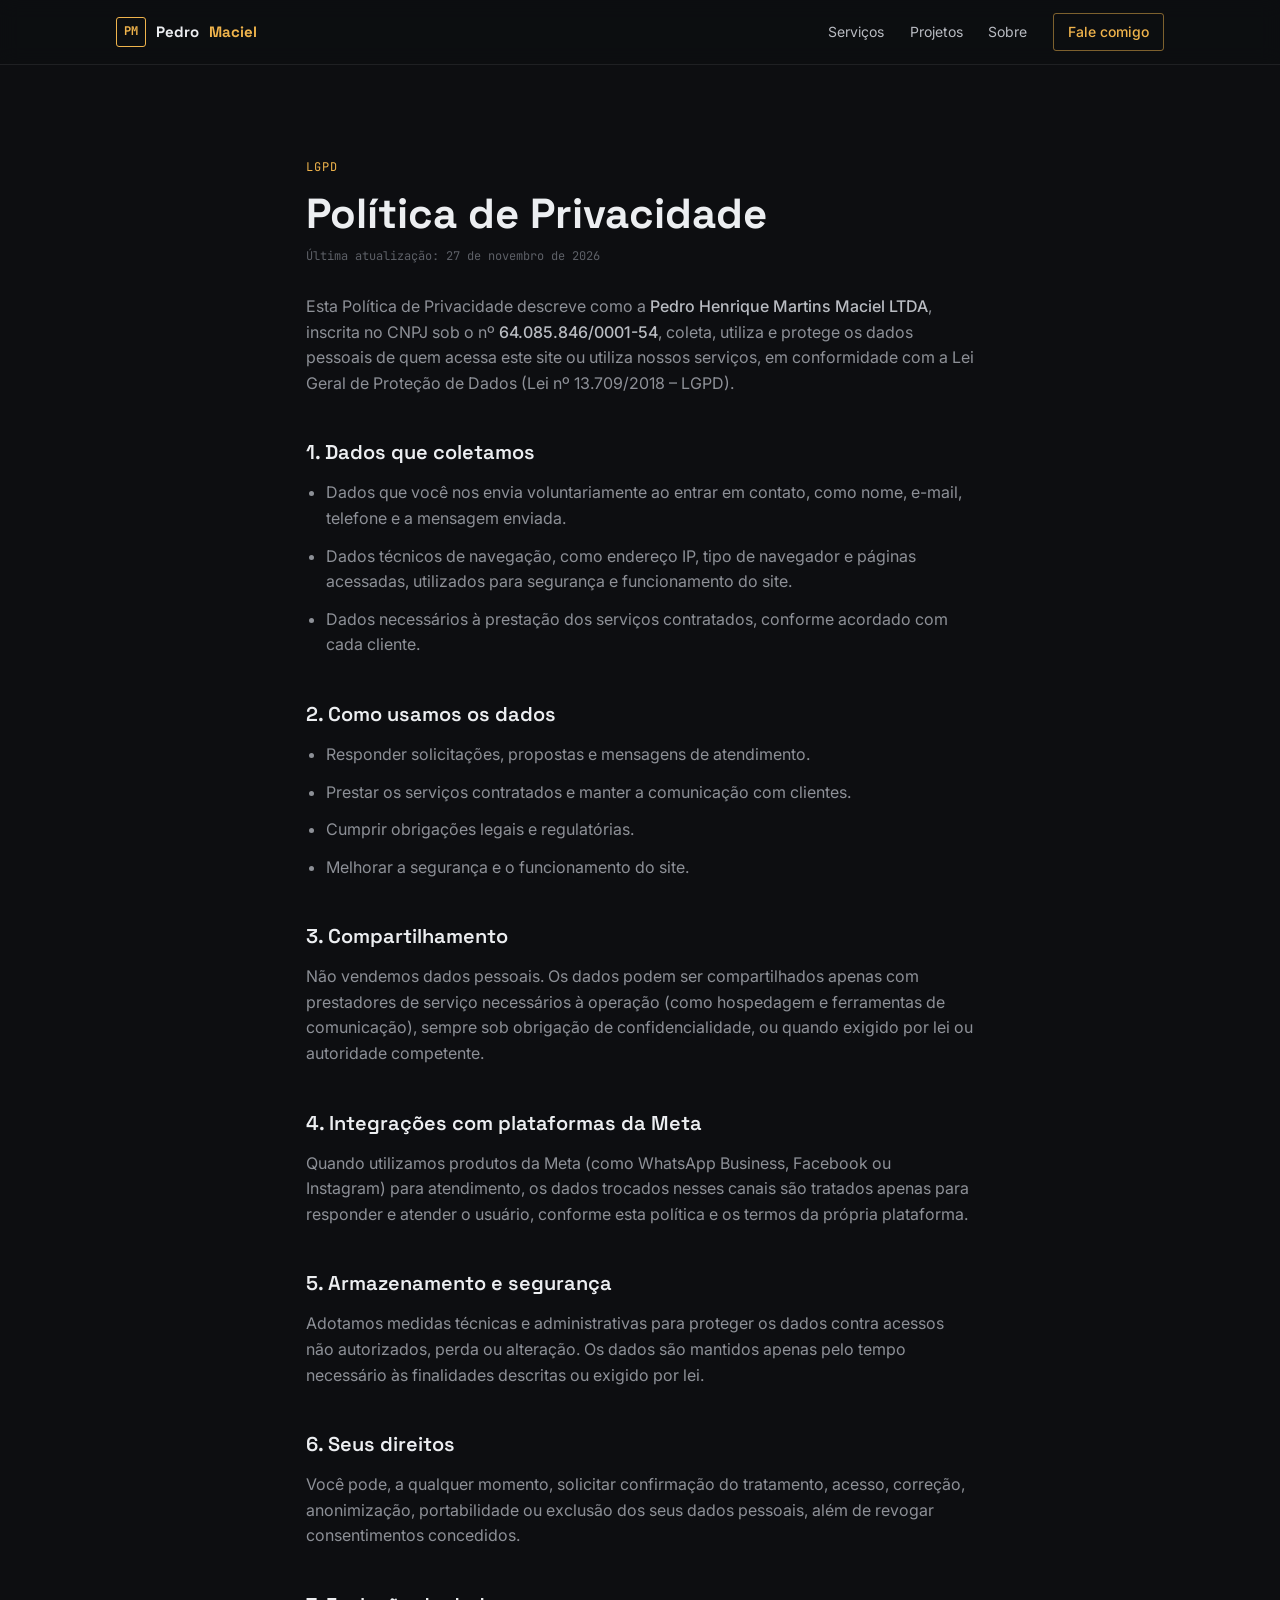
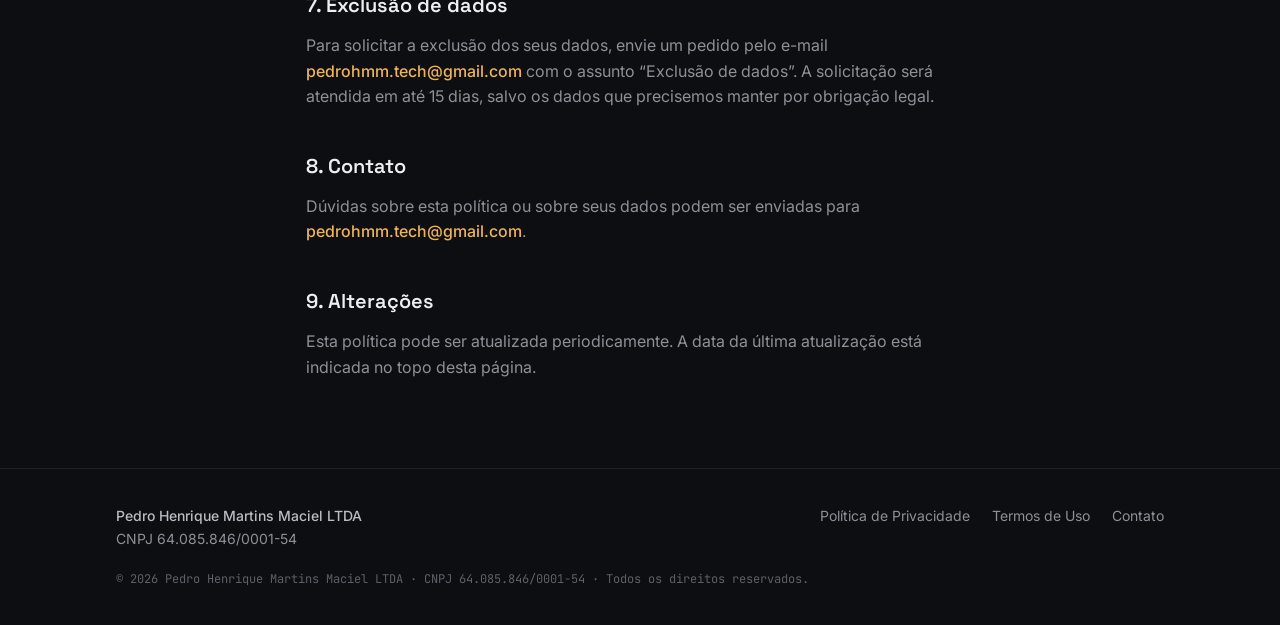
==== privacidade.html @ 48f20405 "Site institucional da Pedro Henrique Martins Maciel LTDA Co-Authored-By: Claude Opus 5.5 (1M context" ====
<!doctype html>
<html lang="pt-BR">
<head>
  <meta charset="utf-8">
  <meta name="viewport" content="width=device-width, initial-scale=1">
  <title>Política de Privacidade | Pedro Henrique Martins Maciel LTDA</title>
  <link rel="preconnect" href="https://fonts.googleapis.com">
  <link rel="preconnect" href="https://fonts.gstatic.com" crossorigin>
  <link href="https://fonts.googleapis.com/css2?family=Inter:wght@400;500;600&family=JetBrains+Mono:wght@400;600&family=Space+Grotesk:wght@500;600;700&display=swap" rel="stylesheet">
  <link rel="stylesheet" href="assets/style.css">
</head>
<body>

  <header class="topo">
    <div class="wrap">
      <a class="marca" href="index.html"><span class="mono-logo">PM</span>Pedro <b>Maciel</b></a>
      <nav class="menu">
        <a href="index.html#servicos">Serviços</a>
        <a href="index.html#projetos">Projetos</a>
        <a href="index.html#sobre">Sobre</a>
        <a class="cta-mini" href="index.html#contato">Fale comigo</a>
      </nav>
    </div>
  </header>

  <main class="wrap doc">
    <span class="rotulo">LGPD</span>
    <h1>Política de Privacidade</h1>
    <p class="atualizado">Última atualização: 27 de novembro de 2026</p>

    <p class="intro-doc">Esta Política de Privacidade descreve como a <strong>Pedro Henrique Martins Maciel LTDA</strong>, inscrita no CNPJ sob o nº <strong>64.085.846/0001-54</strong>, coleta, utiliza e protege os dados pessoais de quem acessa este site ou utiliza nossos serviços, em conformidade com a Lei Geral de Proteção de Dados (Lei nº 13.709/2018 – LGPD).</p>

    <h2>1. Dados que coletamos</h2>
    <ul>
      <li>Dados que você nos envia voluntariamente ao entrar em contato, como nome, e-mail, telefone e a mensagem enviada.</li>
      <li>Dados técnicos de navegação, como endereço IP, tipo de navegador e páginas acessadas, utilizados para segurança e funcionamento do site.</li>
      <li>Dados necessários à prestação dos serviços contratados, conforme acordado com cada cliente.</li>
    </ul>

    <h2>2. Como usamos os dados</h2>
    <ul>
      <li>Responder solicitações, propostas e mensagens de atendimento.</li>
      <li>Prestar os serviços contratados e manter a comunicação com clientes.</li>
      <li>Cumprir obrigações legais e regulatórias.</li>
      <li>Melhorar a segurança e o funcionamento do site.</li>
    </ul>

    <h2>3. Compartilhamento</h2>
    <p>Não vendemos dados pessoais. Os dados podem ser compartilhados apenas com prestadores de serviço necessários à operação (como hospedagem e ferramentas de comunicação), sempre sob obrigação de confidencialidade, ou quando exigido por lei ou autoridade competente.</p>

    <h2>4. Integrações com plataformas da Meta</h2>
    <p>Quando utilizamos produtos da Meta (como WhatsApp Business, Facebook ou Instagram) para atendimento, os dados trocados nesses canais são tratados apenas para responder e atender o usuário, conforme esta política e os termos da própria plataforma.</p>

    <h2>5. Armazenamento e segurança</h2>
    <p>Adotamos medidas técnicas e administrativas para proteger os dados contra acessos não autorizados, perda ou alteração. Os dados são mantidos apenas pelo tempo necessário às finalidades descritas ou exigido por lei.</p>

    <h2>6. Seus direitos</h2>
    <p>Você pode, a qualquer momento, solicitar confirmação do tratamento, acesso, correção, anonimização, portabilidade ou exclusão dos seus dados pessoais, além de revogar consentimentos concedidos.</p>

    <h2>7. Exclusão de dados</h2>
    <p>Para solicitar a exclusão dos seus dados, envie um pedido pelo e-mail <strong><a href="mailto:pedrohmm.tech@gmail.com">pedrohmm.tech@gmail.com</a></strong> com o assunto “Exclusão de dados”. A solicitação será atendida em até 15 dias, salvo os dados que precisemos manter por obrigação legal.</p>

    <h2>8. Contato</h2>
    <p>Dúvidas sobre esta política ou sobre seus dados podem ser enviadas para <strong><a href="mailto:pedrohmm.tech@gmail.com">pedrohmm.tech@gmail.com</a></strong>.</p>

    <h2>9. Alterações</h2>
    <p>Esta política pode ser atualizada periodicamente. A data da última atualização está indicada no topo desta página.</p>
  </main>

  <footer class="rodape">
    <div class="wrap">
      <div><strong>Pedro Henrique Martins Maciel LTDA</strong><br>CNPJ 64.085.846/0001-54</div>
      <nav>
        <a href="privacidade.html">Política de Privacidade</a>
        <a href="termos.html">Termos de Uso</a>
        <a href="index.html#contato">Contato</a>
      </nav>
      <div class="direitos">© <span class="ano">2026</span> Pedro Henrique Martins Maciel LTDA · CNPJ 64.085.846/0001-54 · Todos os direitos reservados.</div>
    </div>
  </footer>

  <script>
    document.querySelectorAll('.ano').forEach(function (el) { el.textContent = new Date().getFullYear(); });
  </script>
</body>
</html>
---- assets/style.css ----
:root {
  --bg: #0d0e11;
  --surface: #121317;
  --ink: #eceef1;
  --ink-soft: #b9bcc2;
  --ink-muted: #8d9097;
  --ink-faint: #5d6067;
  --line: rgba(255, 255, 255, 0.08);
  --line-strong: rgba(255, 255, 255, 0.16);
  --accent: #f0b44c;
  --accent-hover: #f7c76f;
  --on-accent: #1a1206;
  --max: 1160px;
  --gutter: clamp(20px, 5vw, 56px);
  --display: "Space Grotesk", system-ui, sans-serif;
  --sans: "Inter", system-ui, -apple-system, "Segoe UI", sans-serif;
  --mono: "JetBrains Mono", ui-monospace, Consolas, monospace;
}

* { box-sizing: border-box; margin: 0; padding: 0; }
html { scroll-behavior: smooth; }

body {
  font-family: var(--sans);
  background: var(--bg);
  color: var(--ink);
  line-height: 1.6;
  -webkit-font-smoothing: antialiased;
  overflow-x: hidden;
}

a { color: inherit; text-decoration: none; }
::selection { background: var(--accent); color: var(--on-accent); }

.wrap { max-width: var(--max); margin: 0 auto; padding: 0 var(--gutter); }

/* ---------- Cabeçalho ---------- */
.topo {
  position: sticky; top: 0; z-index: 50;
  background: rgba(13, 14, 17, 0.86);
  backdrop-filter: blur(10px);
  border-bottom: 1px solid var(--line);
}
.topo .wrap { display: flex; align-items: center; justify-content: space-between; gap: 20px; height: 64px; }
.marca { display: flex; align-items: center; gap: 10px; font-family: var(--display); font-weight: 700; font-size: 15px; }
.marca .mono-logo {
  width: 30px; height: 30px; display: grid; place-items: center;
  border: 1px solid var(--accent); border-radius: 3px;
  font-family: var(--mono); font-size: 12px; color: var(--accent);
}
.marca b { color: var(--accent); font-weight: 700; }
.menu { display: flex; align-items: center; gap: clamp(14px, 2vw, 28px); font-size: 14px; }
.menu a { color: var(--ink-soft); }
.menu a:hover { color: var(--ink); }
.menu .cta-mini {
  color: var(--accent); border: 1px solid rgba(240, 180, 76, 0.5);
  padding: 7px 14px; border-radius: 3px; font-weight: 500;
}
.menu .cta-mini:hover { background: var(--accent); color: var(--on-accent); }

/* ---------- Hero ---------- */
.hero .wrap {
  display: flex; flex-wrap: wrap; align-items: center; justify-content: space-between; gap: 48px;
  padding-top: clamp(64px, 10vw, 120px); padding-bottom: clamp(56px, 8vw, 96px);
}
.hero-texto { flex: 1 1 440px; min-width: 280px; }
.status {
  display: inline-flex; align-items: center; gap: 8px;
  border: 1px solid rgba(240, 180, 76, 0.35); border-radius: 3px;
  padding: 6px 12px; font-family: var(--mono); font-size: 12px; letter-spacing: 0.04em; color: var(--accent);
}
.status i { width: 6px; height: 6px; border-radius: 50%; background: var(--accent); animation: pulso 2s infinite; }
@keyframes pulso { 50% { opacity: 0.3; } }
.hero h1 {
  margin-top: 22px; font-family: var(--display); font-weight: 700;
  font-size: clamp(42px, 6.5vw, 76px); line-height: 1.02; letter-spacing: -0.01em;
}
.hero .cargo { display: block; margin-top: 12px; font-family: var(--display); font-size: clamp(19px, 2.2vw, 24px); font-weight: 500; color: var(--ink-soft); }
.hero p.intro { margin-top: 18px; max-width: 540px; font-size: clamp(16px, 1.6vw, 18px); color: var(--ink-muted); }
.botoes { margin-top: 36px; display: flex; flex-wrap: wrap; gap: 14px; }
.btn {
  display: inline-block; padding: 13px 24px; border-radius: 3px; font-size: 15px; font-weight: 600;
  background: var(--accent); color: var(--on-accent);
}
.btn:hover { background: var(--accent-hover); }
.btn.sec { background: transparent; color: var(--ink); border: 1px solid var(--line-strong); font-weight: 400; }
.btn.sec:hover { border-color: var(--ink-muted); }

/* Terminal do hero */
.terminal {
  flex: 0 1 420px; min-width: 280px;
  background: var(--surface); border: 1px solid var(--line-strong); border-radius: 6px;
  font-family: var(--mono); font-size: 13px; overflow: hidden;
  box-shadow: 0 0 80px rgba(240, 180, 76, 0.07);
}
.terminal .barra { display: flex; gap: 6px; padding: 12px 14px; border-bottom: 1px solid var(--line); }
.terminal .barra span { width: 10px; height: 10px; border-radius: 50%; background: var(--line-strong); }
.terminal .barra em { margin-left: auto; font-style: normal; font-size: 11px; color: var(--ink-faint); }
.terminal pre { padding: 18px 18px 22px; line-height: 1.9; color: var(--ink-soft); white-space: pre-wrap; }
.terminal .c { color: var(--ink-faint); }
.terminal .ok { color: #7ccf8a; }
.terminal .ac { color: var(--accent); }

/* ---------- Seções ---------- */
.secao { border-top: 1px solid var(--line); padding: clamp(56px, 8vw, 96px) 0; }
.secao.surface { background: var(--surface); }
.rotulo { font-family: var(--mono); font-size: 12px; letter-spacing: 0.08em; color: var(--accent); text-transform: uppercase; }
.secao h2 { margin-top: 12px; font-family: var(--display); font-size: clamp(28px, 3.4vw, 40px); font-weight: 700; line-height: 1.15; }
.secao .lead { margin-top: 14px; max-width: 640px; color: var(--ink-muted); }

/* Grade com linhas finas */
.grade {
  margin-top: 48px; display: grid; gap: 1px;
  grid-template-columns: repeat(auto-fit, minmax(250px, 1fr));
  background: var(--line); border: 1px solid var(--line);
}
.grade > div { background: var(--bg); padding: 30px 26px; }
.secao.surface .grade > div { background: var(--surface); }
.grade .num { font-family: var(--mono); font-size: 12px; color: var(--ink-faint); }
.grade h3 { margin-top: 14px; font-family: var(--display); font-size: 19px; font-weight: 600; }
.grade p { margin-top: 10px; font-size: 15px; color: var(--ink-muted); }

/* Projetos */
.projetos { margin-top: 48px; display: grid; gap: 20px; }
.projeto {
  display: grid; grid-template-columns: 200px 1fr; gap: 28px;
  border: 1px solid var(--line); border-radius: 3px; padding: 28px;
}
.projeto .tag {
  display: inline-block; font-family: var(--mono); font-size: 11px; letter-spacing: 0.06em;
  padding: 4px 8px; border-radius: 3px; border: 1px solid rgba(240, 180, 76, 0.4); color: var(--accent);
}
.projeto h3 { font-family: var(--display); font-size: 21px; font-weight: 600; }
.projeto p { margin-top: 8px; color: var(--ink-muted); }
.projeto ul { margin-top: 14px; list-style: none; display: flex; flex-wrap: wrap; gap: 8px; }
.projeto li { font-family: var(--mono); font-size: 12px; color: var(--ink-soft); background: rgba(255, 255, 255, 0.04); padding: 4px 9px; border-radius: 3px; }

/* Sobre */
.sobre { display: grid; grid-template-columns: 1.3fr 1fr; gap: 56px; margin-top: 12px; }
.sobre p { color: var(--ink-muted); margin-top: 16px; }
.sobre p strong { color: var(--ink); font-weight: 500; }
.ficha { list-style: none; border: 1px solid var(--line); border-radius: 3px; align-self: start; }
.ficha li { padding: 16px 20px; border-bottom: 1px solid var(--line); }
.ficha li:last-child { border-bottom: 0; }
.ficha span { display: block; font-family: var(--mono); font-size: 11px; letter-spacing: 0.06em; color: var(--ink-faint); text-transform: uppercase; }
.ficha b { font-weight: 500; }

/* Contato */
.contato { text-align: center; }
.contato h2 { font-size: clamp(32px, 5vw, 56px); }
.contato .lead { margin-left: auto; margin-right: auto; }
.email-grande {
  display: inline-block; margin-top: 32px; font-family: var(--mono);
  font-size: clamp(16px, 2.4vw, 22px); color: var(--accent);
  border-bottom: 1px solid rgba(240, 180, 76, 0.4); padding-bottom: 4px;
}
.email-grande:hover { border-color: var(--accent); }

/* ---------- Rodapé ---------- */
.rodape { border-top: 1px solid var(--line); padding: 36px 0; font-size: 14px; color: var(--ink-muted); }
.rodape .wrap { display: flex; flex-wrap: wrap; justify-content: space-between; gap: 20px; }
.rodape strong { color: var(--ink-soft); font-weight: 500; }
.rodape nav { display: flex; gap: 22px; flex-wrap: wrap; }
.rodape nav a:hover { color: var(--ink); }
.rodape .direitos { width: 100%; font-family: var(--mono); font-size: 12px; color: var(--ink-faint); }

/* ---------- Páginas de texto (políticas) ---------- */
.doc { max-width: 780px; padding-top: clamp(48px, 8vw, 88px); padding-bottom: 88px; }
.doc h1 { margin-top: 12px; font-family: var(--display); font-size: clamp(30px, 4vw, 42px); line-height: 1.1; }
.doc .atualizado { margin-top: 10px; font-family: var(--mono); font-size: 12px; color: var(--ink-faint); }
.doc h2 { margin-top: 40px; font-family: var(--display); font-size: 20px; font-weight: 600; }
.doc p, .doc li { margin-top: 12px; color: var(--ink-muted); }
.doc strong { color: var(--ink-soft); font-weight: 500; }
.doc ul { padding-left: 20px; }
.doc a { color: var(--accent); }
.doc .intro-doc { margin-top: 28px; }

@media (max-width: 820px) {
  .menu a:not(.cta-mini) { display: none; }
  .sobre { grid-template-columns: 1fr; gap: 32px; }
  .projeto { grid-template-columns: 1fr; gap: 12px; }
}
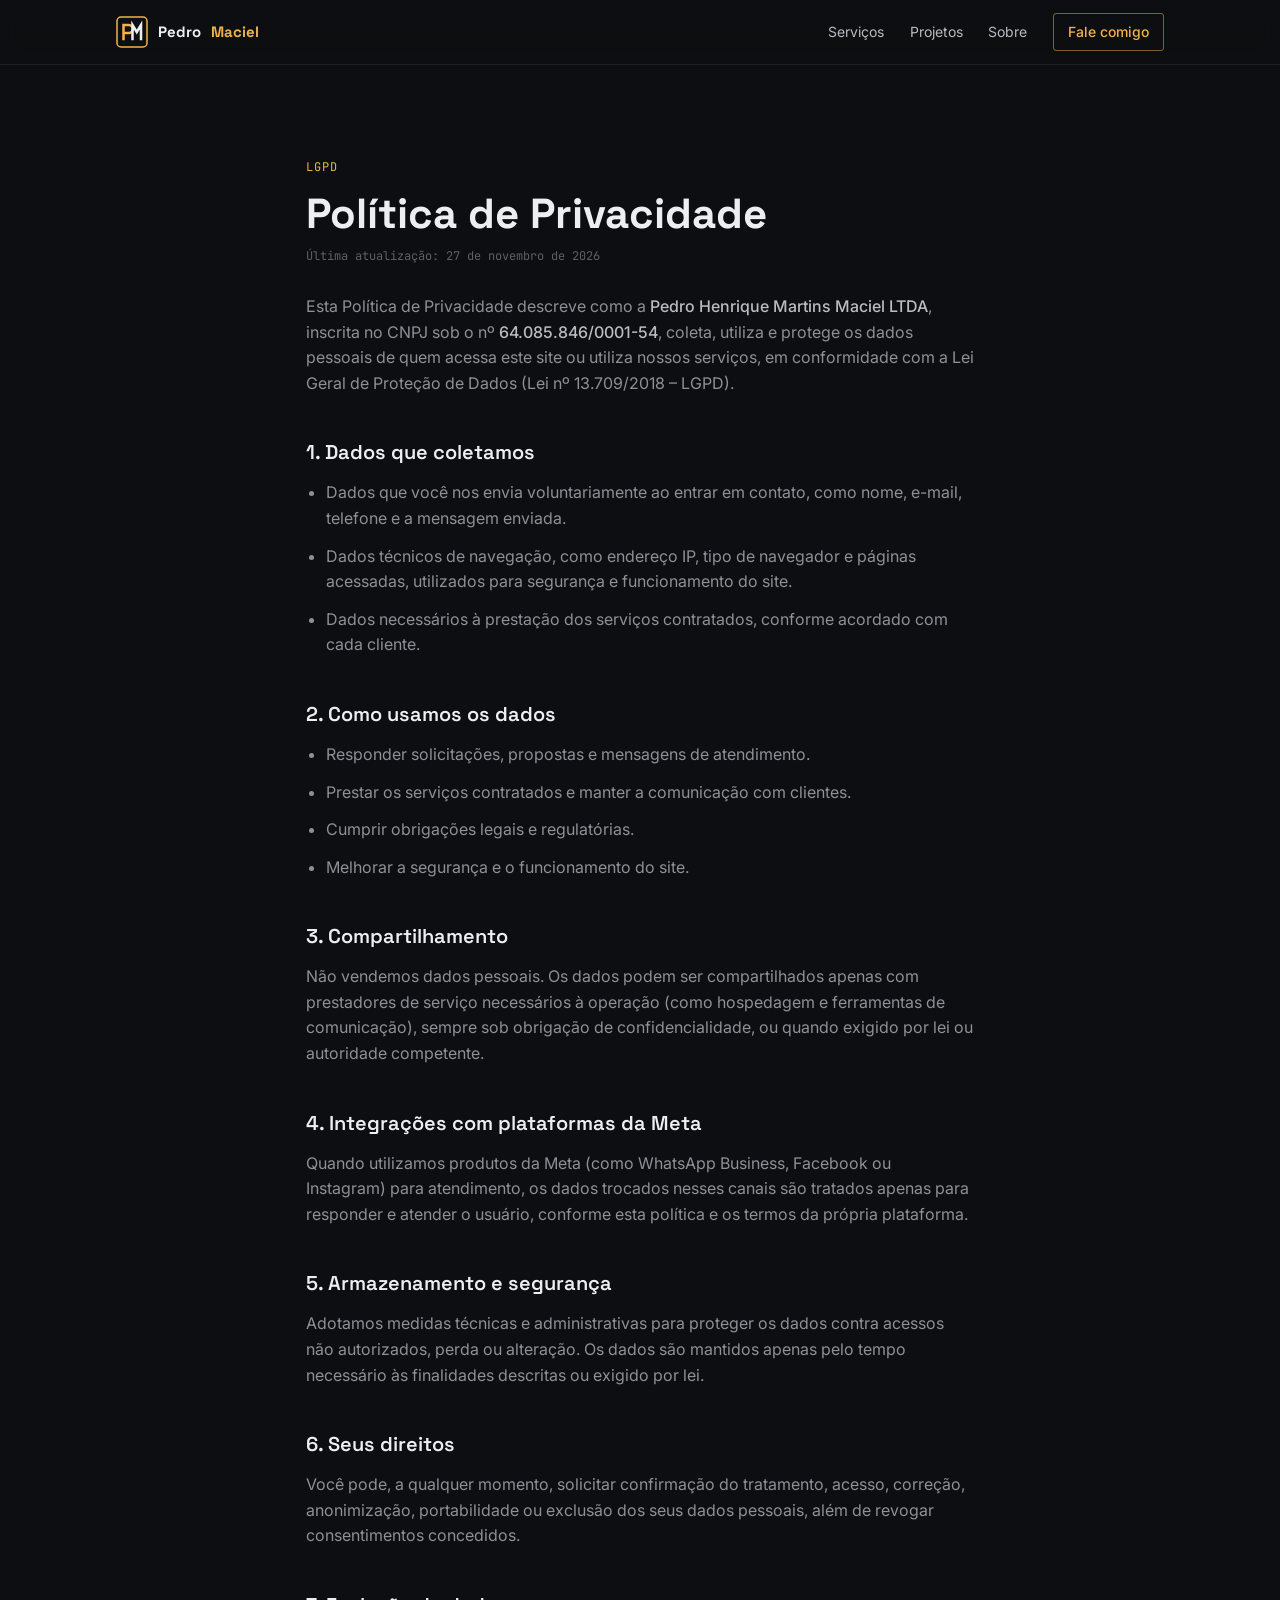
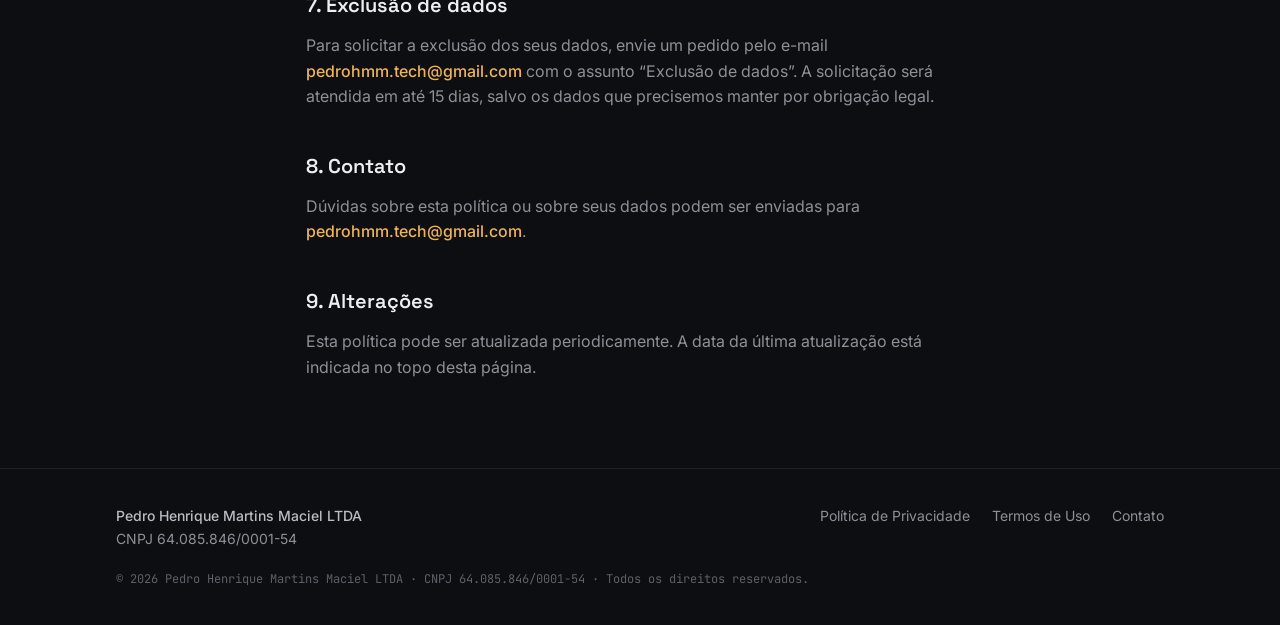
==== commit 144a053f: "Adiciona logo PM no cabeçalho e como ícone da aba Co-Authored-By: Claude Opus 5.5 (1M context) <nore" ====
--- a/privacidade.html
+++ b/privacidade.html
@@ -7,13 +7,14 @@
   <link rel="preconnect" href="https://fonts.googleapis.com">
   <link rel="preconnect" href="https://fonts.gstatic.com" crossorigin>
   <link href="https://fonts.googleapis.com/css2?family=Inter:wght@400;500;600&family=JetBrains+Mono:wght@400;600&family=Space+Grotesk:wght@500;600;700&display=swap" rel="stylesheet">
+  <link rel="icon" type="image/svg+xml" href="assets/logo.svg">
   <link rel="stylesheet" href="assets/style.css">
 </head>
 <body>
 
   <header class="topo">
     <div class="wrap">
-      <a class="marca" href="index.html"><span class="mono-logo">PM</span>Pedro <b>Maciel</b></a>
+      <a class="marca" href="index.html"><img class="logo-img" src="assets/logo.svg" alt="" width="32" height="32">Pedro <b>Maciel</b></a>
       <nav class="menu">
         <a href="index.html#servicos">Serviços</a>
         <a href="index.html#projetos">Projetos</a>
--- a/assets/style.css
+++ b/assets/style.css
@@ -49,6 +49,7 @@
   font-family: var(--mono); font-size: 12px; color: var(--accent);
 }
 .marca b { color: var(--accent); font-weight: 700; }
+.marca .logo-img { width: 32px; height: 32px; display: block; }
 .menu { display: flex; align-items: center; gap: clamp(14px, 2vw, 28px); font-size: 14px; }
 .menu a { color: var(--ink-soft); }
 .menu a:hover { color: var(--ink); }
